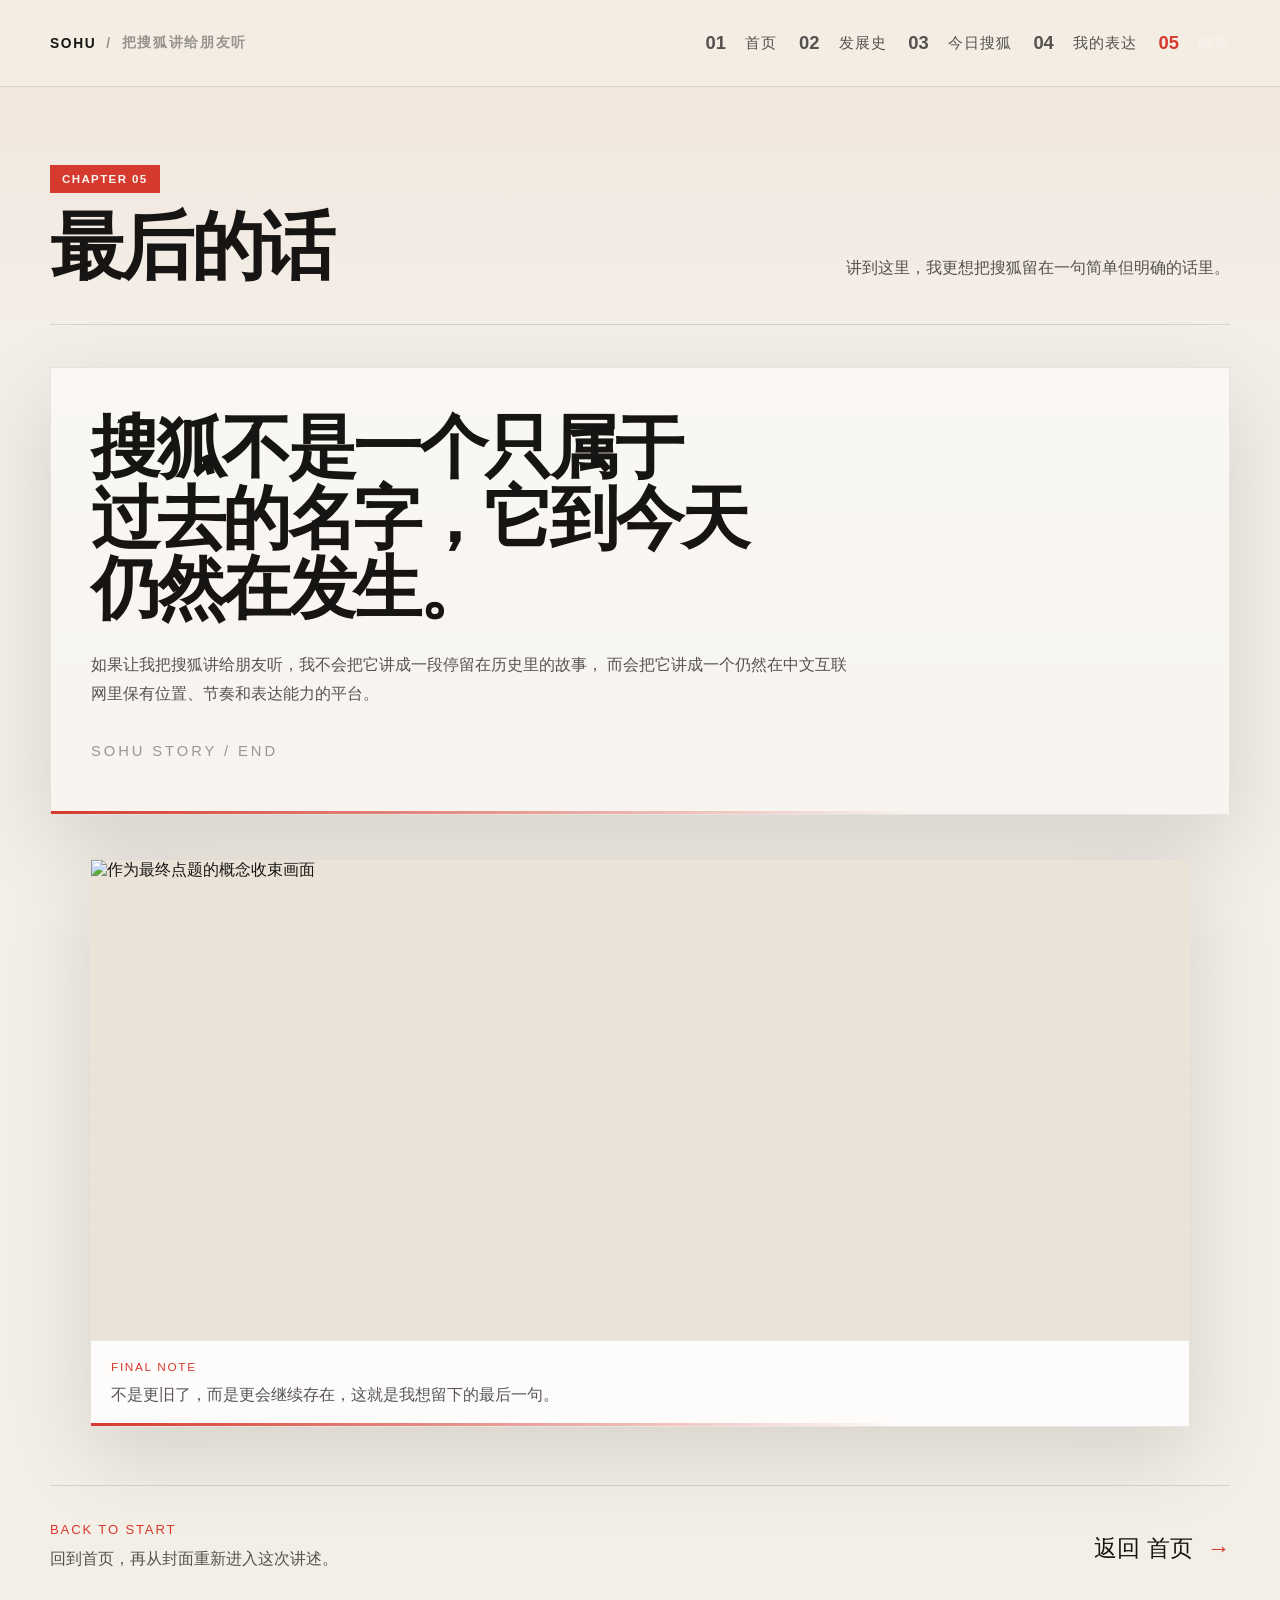
==== closing.html @ 9d34f161 "Initial deployable site" ====
<!DOCTYPE html>
<html lang="zh-CN">
  <head>
    <meta charset="UTF-8" />
    <meta name="viewport" content="width=device-width, initial-scale=1.0" />
    <title>结语 | 把搜狐讲给朋友听</title>
    <meta
      name="description"
      content="搜狐测试项目结语页面，以一句收束性的表达结束整站叙事。"
    />
    <link rel="stylesheet" href="./styles.css" />
  </head>
  <body class="subpage">
    <header class="site-header">
      <div class="site-header__inner">
        <a class="site-brand" href="./index.html" aria-label="返回首页">
          <span class="site-brand__name">SOHU</span>
          <span class="site-brand__separator">/</span>
          <span class="site-brand__text">把搜狐讲给朋友听</span>
        </a>

        <nav class="site-nav" aria-label="全站导航">
          <a class="site-nav__link" href="./index.html">
            <span class="site-nav__index">01</span>
            <span class="site-nav__label">首页</span>
          </a>
          <a class="site-nav__link" href="./history.html">
            <span class="site-nav__index">02</span>
            <span class="site-nav__label">发展史</span>
          </a>
          <a class="site-nav__link" href="./today.html">
            <span class="site-nav__index">03</span>
            <span class="site-nav__label">今日搜狐</span>
          </a>
          <a class="site-nav__link" href="./expression.html">
            <span class="site-nav__index">04</span>
            <span class="site-nav__label">我的表达</span>
          </a>
          <a class="site-nav__link is-current" href="./closing.html" aria-current="page">
            <span class="site-nav__index">05</span>
            <span class="site-nav__label">结语</span>
          </a>
        </nav>
      </div>
    </header>

    <main class="page-main">
      <section class="page-section page-hero">
        <div>
          <p class="section-label">Chapter 05</p>
          <h1 class="page-title">最后的话</h1>
        </div>
        <p class="page-summary">
          讲到这里，我更想把搜狐留在一句简单但明确的话里。
        </p>
      </section>

      <section class="page-section">
        <div class="closing-layout">
          <article class="closing-panel">
            <h2 class="closing-quote">
              <span class="closing-quote__line">搜狐不是一个只属于</span>
              <span class="closing-quote__line">过去的名字，它到今天</span>
              <span class="closing-quote__line">仍然在发生。</span>
            </h2>
            <p class="closing-note">
              如果让我把搜狐讲给朋友听，我不会把它讲成一段停留在历史里的故事，
              而会把它讲成一个仍然在中文互联网里保有位置、节奏和表达能力的平台。
            </p>
            <p class="closing-mark">SOHU STORY / END</p>
          </article>

          <figure class="visual-strip">
            <img
              src="./jimeng-2026-04-01-6316-最终点题：搜狐不是老了，是更会活了 画面内容 延续上一张场景。 镜头更近一点，双....png"
              alt="作为最终点题的概念收束画面"
            />
            <figcaption class="visual-strip__caption">
              <span class="visual-strip__label">Final Note</span>
              <p>不是更旧了，而是更会继续存在，这就是我想留下的最后一句。</p>
            </figcaption>
          </figure>
        </div>
      </section>

      <div class="page-next">
        <div>
          <span class="page-next__label">Back To Start</span>
          <p class="page-next__text">回到首页，再从封面重新进入这次讲述。</p>
        </div>
        <a class="page-next__link" href="./index.html">
          <span>返回 首页</span>
          <span class="page-next__arrow">→</span>
        </a>
      </div>
    </main>
  </body>
</html>
---- styles.css ----
:root {
  --color-bg: #050608;
  --color-paper: #f3eee6;
  --color-paper-strong: #ebe3d8;
  --color-ink: #171513;
  --color-ink-soft: rgba(23, 21, 19, 0.72);
  --color-ink-faint: rgba(23, 21, 19, 0.42);
  --color-text: #f8f4ee;
  --color-text-muted: rgba(248, 244, 238, 0.74);
  --color-border: rgba(255, 255, 255, 0.12);
  --color-border-dark: rgba(23, 21, 19, 0.12);
  --color-border-dark-strong: rgba(23, 21, 19, 0.22);
  --color-accent: #d63a2e;
  --color-accent-soft: rgba(214, 58, 46, 0.12);
  --shadow-soft: 0 28px 80px rgba(0, 0, 0, 0.12);
  --font-display: "Alimama ShuHeiTi", "YouSheBiaoTiHei", "PingFang SC",
    "Hiragino Sans GB", "Microsoft YaHei", sans-serif;
  --font-body: "HarmonyOS Sans SC", "PingFang SC", "Hiragino Sans GB",
    "Microsoft YaHei", sans-serif;
}

*,
*::before,
*::after {
  box-sizing: border-box;
}

html,
body {
  margin: 0;
  min-height: 100%;
}

body {
  font-family: var(--font-body);
  color: var(--color-text);
}

a {
  color: inherit;
  text-decoration: none;
}

img,
video {
  display: block;
  max-width: 100%;
}

.home-page {
  min-height: 100vh;
  background:
    radial-gradient(circle at top, rgba(214, 58, 46, 0.12), transparent 28%),
    linear-gradient(180deg, #111214 0%, #050608 100%);
}

.hero {
  position: relative;
  min-height: 100vh;
  overflow: hidden;
  isolation: isolate;
}

.hero__media,
.hero__poster,
.hero__video,
.hero__overlay,
.hero__glow {
  position: absolute;
  inset: 0;
}

.hero__poster,
.hero__video {
  width: 100%;
  height: 100%;
  object-fit: cover;
  object-position: center center;
}

.hero__poster {
  filter: saturate(0.9) contrast(1.05) brightness(0.82);
  transform: scale(1.22);
}

.hero__video {
  opacity: 0;
  transform: scale(1.22);
  transition: opacity 900ms ease;
}

.hero.is-video-ready .hero__video {
  opacity: 1;
}

.hero__overlay {
  background:
    linear-gradient(
      90deg,
      rgba(6, 8, 10, 0.82) 0%,
      rgba(6, 8, 10, 0.28) 48%,
      rgba(6, 8, 10, 0.78) 100%
    ),
    linear-gradient(180deg, rgba(5, 6, 8, 0.18) 0%, rgba(5, 6, 8, 0.48) 100%);
}

.hero__glow {
  background:
    radial-gradient(circle at 20% 78%, rgba(214, 58, 46, 0.32), transparent 18%),
    radial-gradient(circle at 76% 16%, rgba(255, 255, 255, 0.08), transparent 20%);
  mix-blend-mode: screen;
}

.hero__meta,
.hero__nav,
.hero__content {
  position: relative;
  z-index: 2;
}

.hero__meta {
  padding: 56px 64px 0;
}

.hero__brand,
.site-brand {
  display: inline-flex;
  align-items: center;
  gap: 10px;
  font-size: 0.86rem;
  font-weight: 600;
  letter-spacing: 0.12em;
  text-transform: uppercase;
}

.hero__brand-name,
.site-brand__name {
  font-weight: 800;
}

.hero__brand-separator,
.hero__brand-text {
  color: var(--color-text-muted);
}

.hero__nav {
  position: absolute;
  top: 86px;
  right: 64px;
  display: grid;
  gap: 8px;
  width: min(220px, calc(100vw - 128px));
}

.hero__nav-link,
.site-nav__link {
  display: grid;
  grid-template-columns: 34px 1fr;
  align-items: center;
  gap: 12px;
  color: var(--color-text-muted);
  transition:
    color 220ms ease,
    border-color 220ms ease,
    transform 220ms ease;
}

.hero__nav-link {
  padding: 10px 0 12px;
  border-bottom: 1px solid var(--color-border);
  border-left: 0;
  border-right: 0;
  border-top: 0;
  background: transparent;
  text-align: left;
  font: inherit;
  cursor: pointer;
}

.hero__nav-link:hover,
.site-nav__link:hover {
  color: var(--color-text);
  transform: translateX(-6px);
}

.hero__nav-link.is-current,
.site-nav__link.is-current {
  color: var(--color-text);
}

.hero__nav-link.is-current .hero__nav-index,
.site-nav__link.is-current .site-nav__index {
  color: var(--color-accent);
}

.hero__nav-link--more {
  position: relative;
  margin-top: 8px;
  padding: 12px 12px 14px;
  border: 1px solid rgba(214, 58, 46, 0.42);
  background: linear-gradient(90deg, rgba(214, 58, 46, 0.18) 0%, rgba(214, 58, 46, 0.05) 100%);
  color: var(--color-text);
  box-shadow: 0 10px 28px rgba(214, 58, 46, 0.14);
}

.hero__nav-link--more::after {
  content: "!";
  position: absolute;
  top: 10px;
  right: 10px;
  display: grid;
  place-items: center;
  width: 18px;
  height: 18px;
  border-radius: 999px;
  background: var(--color-accent);
  color: var(--color-text);
  font-family: var(--font-display);
  font-size: 0.78rem;
  line-height: 1;
}

.hero__nav-link--more:hover {
  color: var(--color-text);
  border-color: rgba(214, 58, 46, 0.7);
  background: linear-gradient(90deg, rgba(214, 58, 46, 0.24) 0%, rgba(214, 58, 46, 0.08) 100%);
}

.hero__nav-link--more .hero__nav-index {
  color: #ff8f86;
}

.hero__nav-link--more .hero__nav-label {
  font-weight: 700;
  letter-spacing: 0.12em;
}

.more-card {
  position: absolute;
  top: 470px;
  right: 64px;
  z-index: 4;
  width: min(320px, calc(100vw - 48px));
  padding: 18px 20px 20px;
  border: 1px solid rgba(214, 58, 46, 0.34);
  background:
    linear-gradient(180deg, rgba(18, 19, 22, 0.96) 0%, rgba(10, 11, 14, 0.98) 100%);
  box-shadow: 0 18px 50px rgba(0, 0, 0, 0.36);
  opacity: 0;
  transform: translateY(12px) scale(0.98);
  pointer-events: none;
  transition:
    opacity 180ms ease,
    transform 220ms ease;
}

.more-card.is-open {
  opacity: 1;
  transform: translateY(0) scale(1);
  pointer-events: auto;
}

.more-card--plea {
  top: 598px;
  right: 96px;
  width: min(290px, calc(100vw - 72px));
  border-color: rgba(255, 143, 134, 0.46);
  background:
    linear-gradient(180deg, rgba(30, 15, 15, 0.97) 0%, rgba(18, 10, 10, 0.99) 100%);
}

.more-card--plea::after {
  right: 24px;
}

.more-card::after {
  content: "";
  position: absolute;
  top: -8px;
  right: 32px;
  width: 16px;
  height: 16px;
  transform: rotate(45deg);
  border-top: 1px solid rgba(214, 58, 46, 0.34);
  border-left: 1px solid rgba(214, 58, 46, 0.34);
  background: rgba(17, 18, 21, 0.98);
}

.more-card__close {
  position: absolute;
  top: 8px;
  right: 10px;
  border: 0;
  background: transparent;
  color: var(--color-text-faint);
  font-size: 1.4rem;
  line-height: 1;
  cursor: pointer;
}

.more-card__tag {
  display: inline-flex;
  margin-bottom: 12px;
  color: #ff8f86;
  font-size: 0.72rem;
  letter-spacing: 0.18em;
  text-transform: uppercase;
}

.more-card__text {
  margin: 0;
  font-family: var(--font-display);
  font-size: clamp(1.6rem, 3vw, 2rem);
  line-height: 1.08;
  color: var(--color-text);
}

.hero__nav-index,
.site-nav__index {
  font-family: var(--font-display);
  font-size: 1.15rem;
  font-weight: 700;
  line-height: 1;
}

.hero__nav-label,
.site-nav__label {
  font-size: 0.96rem;
  letter-spacing: 0.05em;
}

.hero__content {
  position: absolute;
  left: 64px;
  bottom: 64px;
  max-width: 560px;
}

.hero__eyebrow,
.section-label {
  display: inline-flex;
  align-items: center;
  min-height: 28px;
  margin: 0 0 18px;
  padding: 6px 12px;
  background: var(--color-accent);
  color: var(--color-text);
  font-size: 0.72rem;
  font-weight: 700;
  letter-spacing: 0.12em;
  text-transform: uppercase;
}

.hero__title,
.page-title,
.closing-quote {
  margin: 0;
  font-family: var(--font-display);
  font-weight: 900;
  letter-spacing: -0.05em;
  text-wrap: balance;
}

.hero__title {
  font-size: clamp(3.8rem, 8vw, 6.8rem);
  line-height: 0.94;
}

.hero__title-line {
  display: block;
}

.hero__title-line--accent {
  color: var(--color-accent);
}

.subpage {
  min-height: 100vh;
  background:
    linear-gradient(180deg, rgba(214, 58, 46, 0.05) 0%, transparent 20%),
    var(--color-paper);
  color: var(--color-ink);
}

.site-header {
  position: sticky;
  top: 0;
  z-index: 20;
  backdrop-filter: blur(18px);
  background: rgba(243, 238, 230, 0.82);
  border-bottom: 1px solid var(--color-border-dark);
}

.site-header__inner,
.page-section,
.page-next {
  width: min(1180px, calc(100vw - 48px));
  margin: 0 auto;
}

.site-header__inner {
  display: flex;
  align-items: center;
  justify-content: space-between;
  gap: 32px;
  min-height: 86px;
}

.site-brand__separator,
.site-brand__text {
  color: var(--color-ink-faint);
}

.site-nav {
  display: flex;
  flex-wrap: wrap;
  justify-content: flex-end;
  gap: 22px;
}

.site-nav__link {
  grid-template-columns: 28px 1fr;
  color: var(--color-ink-soft);
}

.site-nav__link:hover {
  color: var(--color-ink);
}

.page-main {
  padding: 36px 0 88px;
}

.page-hero {
  display: grid;
  grid-template-columns: minmax(0, 0.95fr) minmax(320px, 0.75fr);
  gap: 36px;
  align-items: end;
  padding: 44px 0 40px;
  border-bottom: 1px solid var(--color-border-dark-strong);
}

.page-title {
  font-size: clamp(2.8rem, 5.8vw, 5rem);
  line-height: 0.96;
  color: var(--color-ink);
}

.page-summary {
  max-width: 420px;
  margin: 0 0 0 auto;
  font-size: 1rem;
  line-height: 1.75;
  color: var(--color-ink-soft);
}

.page-section {
  padding: 42px 0;
  border-bottom: 1px solid var(--color-border-dark);
}

.page-section--split {
  display: grid;
  grid-template-columns: minmax(0, 0.95fr) minmax(320px, 0.85fr);
  gap: 28px;
  align-items: start;
}

.section-heading {
  margin: 0 0 12px;
  font-family: var(--font-display);
  font-size: clamp(2rem, 3vw, 3rem);
  letter-spacing: -0.04em;
}

.section-lead {
  max-width: 700px;
  margin: 0 0 28px;
  font-size: 1rem;
  line-height: 1.85;
  color: var(--color-ink-soft);
}

.timeline {
  display: grid;
  gap: 24px;
}

.visual-card,
.visual-strip {
  position: relative;
  background:
    linear-gradient(180deg, rgba(255, 255, 255, 0.56) 0%, rgba(255, 255, 255, 0.38) 100%);
  border: 1px solid rgba(23, 21, 19, 0.08);
  box-shadow: var(--shadow-soft);
}

.visual-card::after,
.visual-strip::after {
  content: "";
  position: absolute;
  inset: auto auto 0 0;
  width: 100%;
  height: 3px;
  background: linear-gradient(90deg, var(--color-accent) 0%, transparent 74%);
}

.visual-card img,
.visual-strip img {
  width: 100%;
  object-fit: cover;
  background: var(--color-paper-strong);
}

.visual-card img {
  aspect-ratio: 4 / 3;
}

.visual-strip img {
  aspect-ratio: 16 / 7;
}

.visual-card__caption,
.visual-strip__caption {
  padding: 16px 20px 18px;
  background: rgba(255, 255, 255, 0.72);
  border-top: 1px solid rgba(23, 21, 19, 0.08);
  color: var(--color-ink);
}

.visual-card__label,
.visual-strip__label {
  display: inline-flex;
  margin-bottom: 8px;
  font-size: 0.74rem;
  letter-spacing: 0.14em;
  text-transform: uppercase;
  color: var(--color-accent);
}

.visual-card__caption p,
.visual-strip__caption p {
  margin: 0;
  line-height: 1.65;
  color: var(--color-ink-soft);
}

.visual-pair {
  display: grid;
  grid-template-columns: repeat(2, minmax(0, 1fr));
  gap: 22px;
}

.timeline__track {
  position: relative;
  display: grid;
  grid-template-columns: repeat(5, 1fr);
  gap: 18px;
  padding-top: 26px;
}

.timeline__track::before {
  content: "";
  position: absolute;
  left: 0;
  right: 0;
  top: 8px;
  height: 1px;
  background: linear-gradient(90deg, var(--color-accent) 0%, rgba(23, 21, 19, 0.18) 100%);
}

.timeline__item {
  position: relative;
  padding-top: 24px;
}

.timeline__item::before {
  content: "";
  position: absolute;
  top: 2px;
  left: 0;
  width: 12px;
  height: 12px;
  border-radius: 50%;
  background: var(--color-accent);
  box-shadow: 0 0 0 8px var(--color-accent-soft);
}

.timeline__year {
  display: block;
  margin-bottom: 16px;
  font-family: var(--font-display);
  font-size: 1.1rem;
  color: var(--color-accent);
}

.timeline__card,
.matrix-card,
.approach-card,
.quote-panel,
.closing-panel {
  background:
    linear-gradient(180deg, rgba(255, 255, 255, 0.56) 0%, rgba(255, 255, 255, 0.38) 100%);
  border: 1px solid rgba(23, 21, 19, 0.08);
  box-shadow: var(--shadow-soft);
}

.timeline__card {
  min-height: 220px;
  padding: 20px 18px 18px;
}

.timeline__card h3,
.matrix-card h3,
.approach-card h3,
.quote-panel h3 {
  margin: 0 0 10px;
  font-family: var(--font-display);
  font-size: 1.3rem;
  letter-spacing: -0.03em;
}

.timeline__card p,
.matrix-card p,
.approach-card p,
.quote-panel p,
.page-next__text {
  margin: 0;
  line-height: 1.8;
  color: var(--color-ink-soft);
}

.timeline__chips,
.matrix-card__tags {
  display: flex;
  flex-wrap: wrap;
  gap: 10px;
  margin-top: 16px;
}

.chip,
.tag {
  display: inline-flex;
  align-items: center;
  min-height: 28px;
  padding: 0 12px;
  border: 1px solid rgba(23, 21, 19, 0.12);
  background: rgba(255, 255, 255, 0.52);
  font-size: 0.82rem;
  color: var(--color-ink-soft);
}

.matrix {
  display: grid;
  grid-template-columns: repeat(2, minmax(0, 1fr));
  gap: 22px;
}

.matrix-card {
  position: relative;
  min-height: 260px;
  padding: 26px;
  overflow: hidden;
}

.matrix-card::after,
.approach-card::after,
.quote-panel::after,
.closing-panel::after {
  content: "";
  position: absolute;
  inset: auto auto 0 0;
  width: 100%;
  height: 3px;
  background: linear-gradient(90deg, var(--color-accent) 0%, transparent 74%);
}

.matrix-card__number,
.approach-card__number {
  display: inline-flex;
  margin-bottom: 18px;
  font-family: var(--font-display);
  font-size: 0.92rem;
  letter-spacing: 0.12em;
  color: var(--color-accent);
}

.quote-grid {
  display: grid;
  grid-template-columns: 1.15fr 0.85fr;
  gap: 22px;
}

.quote-panel {
  min-height: 220px;
  padding: 28px;
}

.quote-panel blockquote {
  margin: 24px 0 0;
  font-family: var(--font-display);
  font-size: clamp(2rem, 3.4vw, 3.2rem);
  line-height: 1.08;
  letter-spacing: -0.04em;
}

.approach {
  display: grid;
  grid-template-columns: repeat(3, minmax(0, 1fr));
  gap: 20px;
}

.approach-card {
  position: relative;
  min-height: 280px;
  padding: 28px 24px 22px;
}

.approach-list {
  margin: 18px 0 0;
  padding: 0;
  list-style: none;
  color: var(--color-ink-soft);
}

.approach-list li {
  padding: 10px 0;
  border-top: 1px solid rgba(23, 21, 19, 0.08);
}

.closing-layout {
  display: grid;
  gap: 28px;
}

.closing-panel {
  position: relative;
  padding: 44px 40px 40px;
}

.closing-quote {
  max-width: 980px;
  font-size: clamp(2.9rem, 5.4vw, 4.9rem);
  line-height: 1.02;
  color: var(--color-ink);
  text-wrap: initial;
}

.closing-quote__line {
  display: block;
}

.closing-note {
  max-width: 760px;
  margin: 26px 0 0;
  font-size: 1rem;
  line-height: 1.85;
  color: var(--color-ink-soft);
}

.closing-mark {
  margin-top: 34px;
  font-size: 0.92rem;
  letter-spacing: 0.2em;
  text-transform: uppercase;
  color: var(--color-ink-faint);
}

.page-next {
  display: flex;
  align-items: center;
  justify-content: space-between;
  gap: 20px;
  padding: 36px 0 0;
}

.page-next__label {
  display: block;
  margin-bottom: 8px;
  font-size: 0.82rem;
  letter-spacing: 0.14em;
  text-transform: uppercase;
  color: var(--color-accent);
}

.page-next__link {
  display: inline-flex;
  align-items: center;
  gap: 14px;
  font-family: var(--font-display);
  font-size: 1.45rem;
  transition: transform 220ms ease;
}

.page-next__link:hover {
  transform: translateX(8px);
}

.page-next__arrow {
  color: var(--color-accent);
}

@media (max-width: 980px) {
  .hero__meta {
    padding: 26px 24px 0;
  }

  .hero__nav {
    top: 84px;
    right: 24px;
    width: min(190px, calc(100vw - 48px));
  }

  .hero__content {
    left: 24px;
    right: 24px;
    bottom: 64px;
    max-width: 420px;
  }

  .more-card {
    right: 24px;
    top: auto;
    bottom: 72px;
  }

  .more-card--plea {
    right: 48px;
    bottom: 196px;
  }

  .site-header__inner {
    min-height: 74px;
    padding: 10px 0;
    align-items: flex-start;
    flex-direction: column;
  }

  .site-nav {
    justify-content: flex-start;
    gap: 16px;
  }

  .page-hero,
  .quote-grid,
  .page-section--split,
  .visual-pair {
    grid-template-columns: 1fr;
  }

  .matrix,
  .approach,
  .timeline__track {
    grid-template-columns: 1fr;
  }

  .timeline__track::before {
    left: 8px;
    right: auto;
    top: 0;
    width: 1px;
    height: 100%;
    background: linear-gradient(180deg, var(--color-accent) 0%, rgba(23, 21, 19, 0.18) 100%);
  }

  .timeline__item {
    padding-top: 0;
    padding-left: 30px;
  }

  .timeline__item::before {
    top: 4px;
    left: 3px;
  }

  .page-summary {
    margin: 0;
  }

  .page-next {
    align-items: flex-start;
    flex-direction: column;
  }
}

@media (max-width: 720px) {
  .hero__overlay {
    background:
      linear-gradient(180deg, rgba(6, 8, 10, 0.32) 0%, rgba(6, 8, 10, 0.48) 22%, rgba(6, 8, 10, 0.82) 100%),
      linear-gradient(90deg, rgba(6, 8, 10, 0.7) 0%, rgba(6, 8, 10, 0.28) 100%);
  }

  .hero__nav {
    top: auto;
    right: 24px;
    bottom: 140px;
    gap: 2px;
    width: min(160px, calc(100vw - 48px));
  }

  .hero__nav-link {
    grid-template-columns: 28px 1fr;
    padding: 8px 0;
  }

  .hero__nav-link--more {
    padding: 10px 10px 12px;
  }

  .hero__nav-index,
  .site-nav__index {
    font-size: 1rem;
  }

  .hero__nav-label,
  .site-nav__label {
    font-size: 0.82rem;
  }

  .hero__content {
    bottom: 28px;
    max-width: 320px;
  }

  .more-card {
    bottom: 24px;
  }

  .more-card--plea {
    right: 24px;
    bottom: 148px;
  }

  .hero__title {
    font-size: clamp(3rem, 14vw, 4.2rem);
  }

  .site-header__inner,
  .page-section,
  .page-next {
    width: min(1180px, calc(100vw - 32px));
  }

  .page-main {
    padding-top: 20px;
  }

  .page-hero {
    padding-top: 26px;
    gap: 18px;
  }

  .page-title,
  .closing-quote {
    font-size: clamp(2.4rem, 11vw, 3.4rem);
  }

  .matrix-card,
  .approach-card,
  .quote-panel,
  .closing-panel,
  .timeline__card {
    padding: 20px;
    min-height: auto;
  }

  .visual-card,
  .visual-strip {
    min-height: auto;
  }

  .visual-card img,
  .visual-strip img {
    aspect-ratio: 4 / 3;
  }
}

@media (prefers-reduced-motion: reduce) {
  .hero__video,
  .hero__nav-link,
  .site-nav__link,
  .page-next__link,
  .more-card {
    transition: none;
  }
}
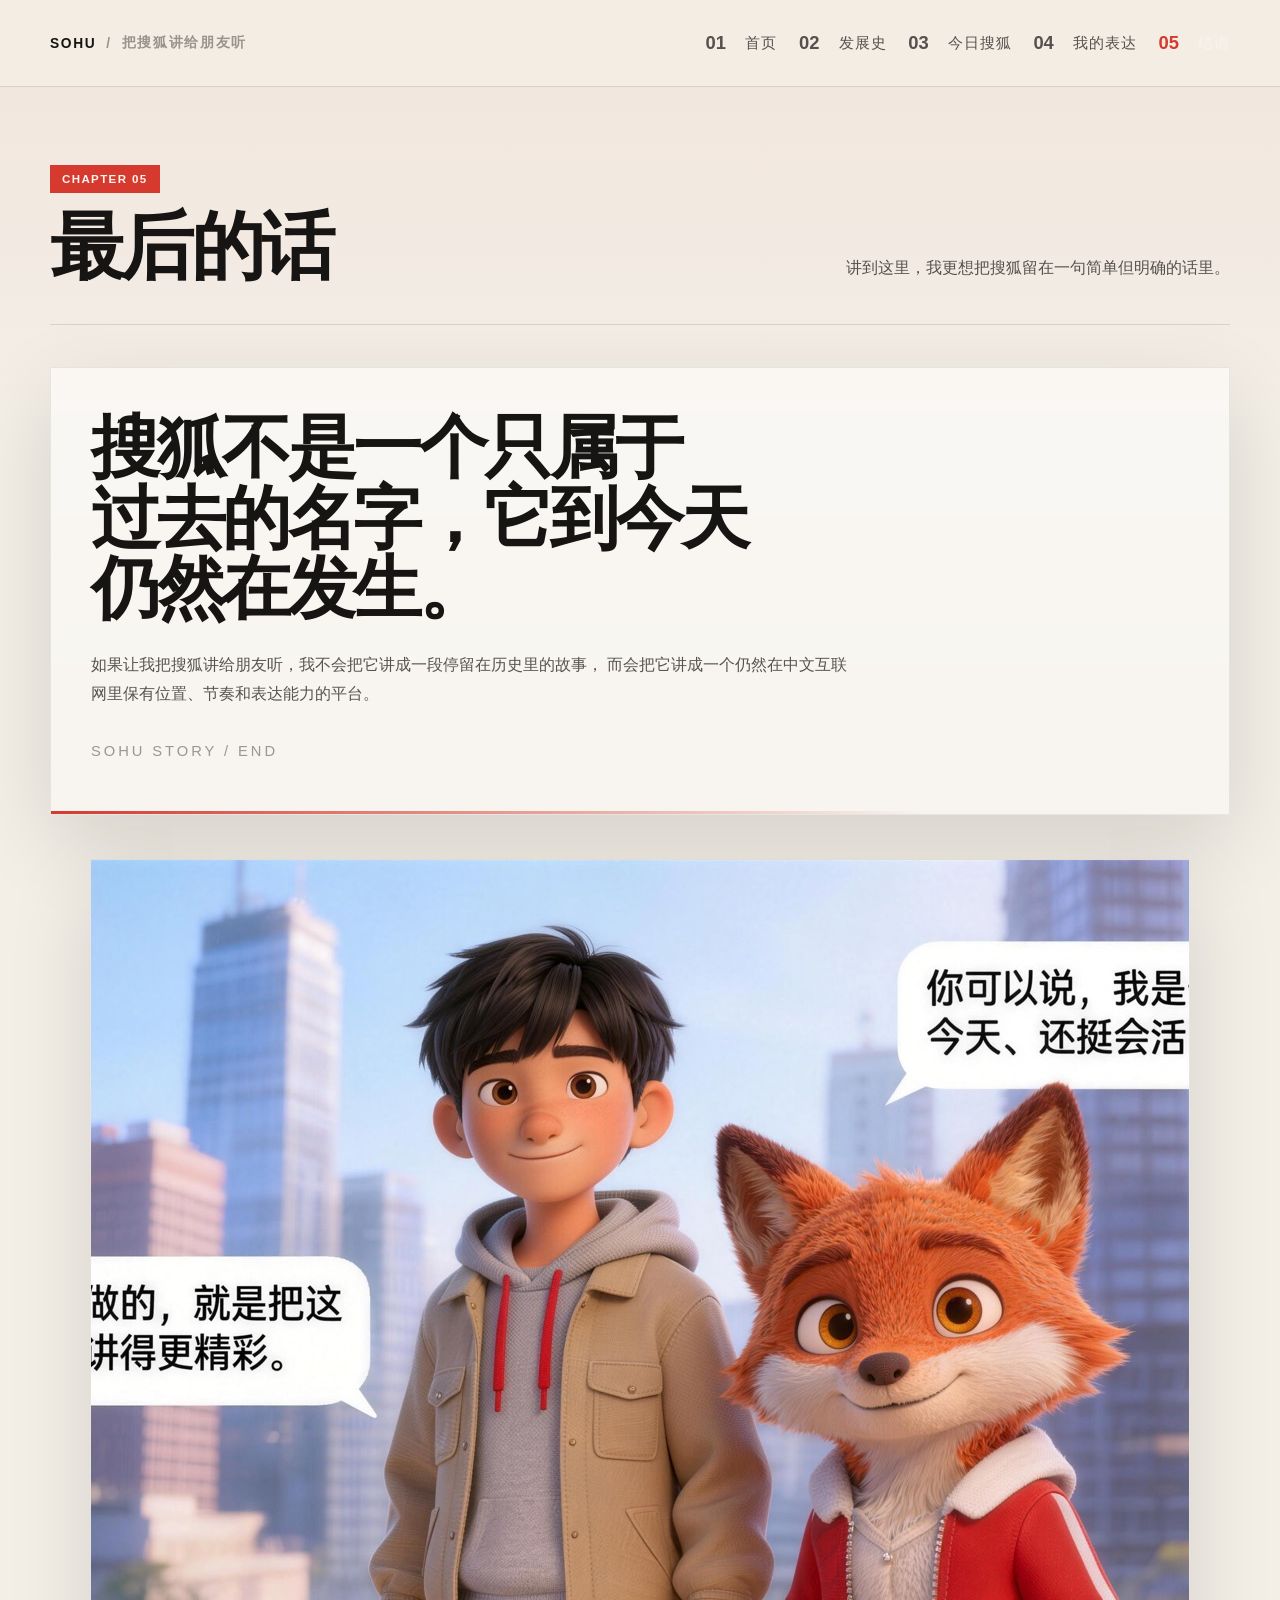
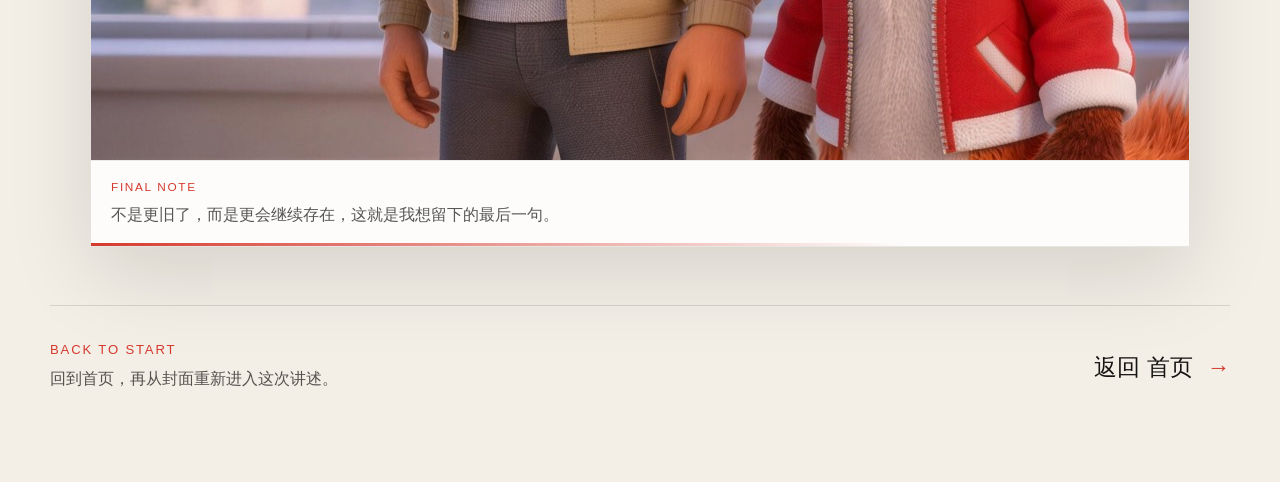
==== commit be8250b3: "Speed up page transitions and images" ====
--- a/closing.html
+++ b/closing.html
@@ -72,8 +72,13 @@
 
           <figure class="visual-strip">
             <img
-              src="./jimeng-2026-04-01-6316-最终点题：搜狐不是老了，是更会活了 画面内容 延续上一张场景。 镜头更近一点，双....png"
+              src="./closing-visual.jpg"
               alt="作为最终点题的概念收束画面"
+              width="1600"
+              height="900"
+              loading="lazy"
+              decoding="async"
+              fetchpriority="low"
             />
             <figcaption class="visual-strip__caption">
               <span class="visual-strip__label">Final Note</span>
@@ -94,5 +99,6 @@
         </a>
       </div>
     </main>
+    <script src="./script.js"></script>
   </body>
 </html>
